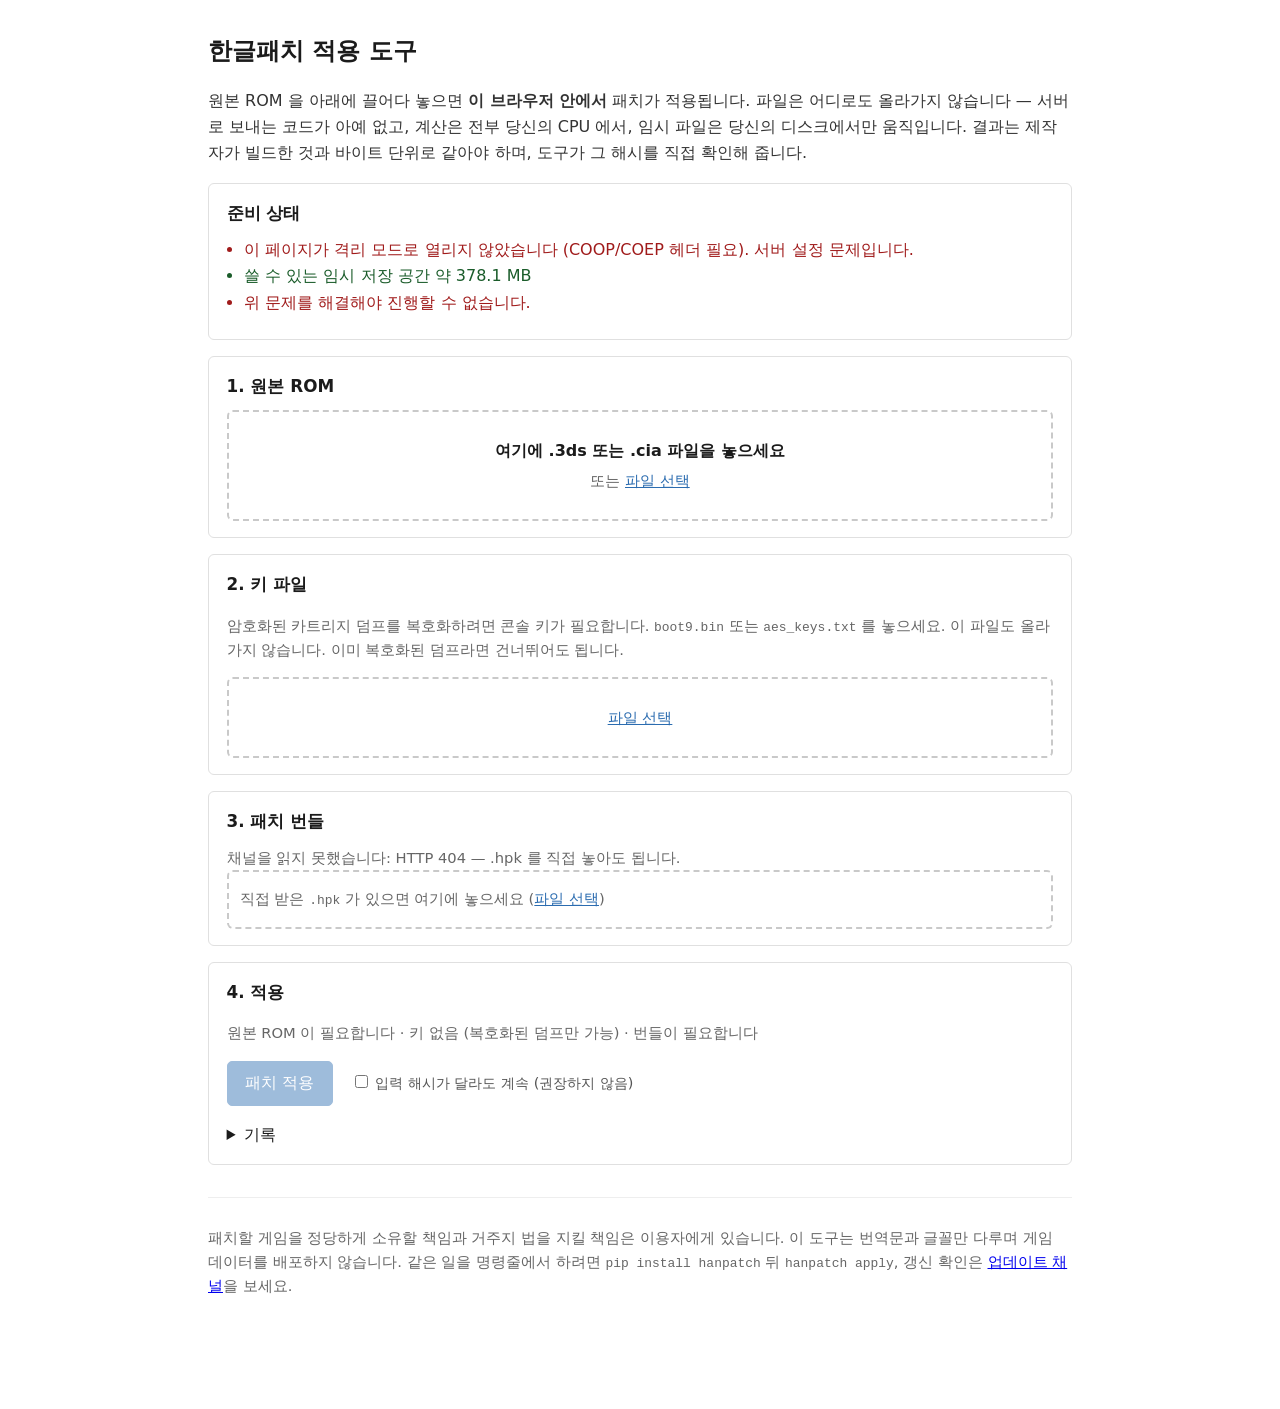
==== web/apply/index.html @ c0bfe317 "web: drop a ROM on a page and get the patched ROM, locally The people this project is for do not hav" ====
<!doctype html>
<html lang="ko">
<head>
<meta charset="utf-8">
<meta name="viewport" content="width=device-width, initial-scale=1">
<meta name="robots" content="noindex, nofollow">
<title>한글패치 적용 도구 — 브라우저에서, 로컬에서</title>
<link rel="stylesheet" href="style.css">
</head>
<body>
<h1>한글패치 적용 도구</h1>
<p class="lede">원본 ROM 을 아래에 끌어다 놓으면 <strong>이 브라우저 안에서</strong>
패치가 적용됩니다. 파일은 어디로도 올라가지 않습니다 — 서버로 보내는 코드가
아예 없고, 계산은 전부 당신의 CPU 에서, 임시 파일은 당신의 디스크에서만
움직입니다. 결과는 제작자가 빌드한 것과 바이트 단위로 같아야 하며, 도구가 그
해시를 직접 확인해 줍니다.</p>

<section id="requirements" class="box"></section>

<section class="box">
  <h2>1. 원본 ROM</h2>
  <div class="drop" id="drop-rom" tabindex="0">
    <p><strong>여기에 .3ds 또는 .cia 파일을 놓으세요</strong></p>
    <p class="muted">또는 <label class="link">파일 선택<input type="file"
       id="file-rom" accept=".3ds,.cci,.cia" hidden></label></p>
    <p class="picked" id="picked-rom"></p>
  </div>
</section>

<section class="box">
  <h2>2. 키 파일</h2>
  <p class="muted">암호화된 카트리지 덤프를 복호화하려면 콘솔 키가 필요합니다.
  <code>boot9.bin</code> 또는 <code>aes_keys.txt</code> 를 놓으세요. 이 파일도
  올라가지 않습니다. 이미 복호화된 덤프라면 건너뛰어도 됩니다.</p>
  <div class="drop" id="drop-keys" tabindex="0">
    <p class="muted"><label class="link">파일 선택<input type="file"
       id="file-keys" multiple hidden></label></p>
    <p class="picked" id="picked-keys"></p>
  </div>
</section>

<section class="box">
  <h2>3. 패치 번들</h2>
  <div id="bundle-list" class="muted">채널을 읽는 중…</div>
  <div class="drop small" id="drop-bundle" tabindex="0">
    <p class="muted">직접 받은 <code>.hpk</code> 가 있으면 여기에 놓으세요
    (<label class="link">파일 선택<input type="file" id="file-bundle"
     accept=".hpk" hidden></label>)</p>
    <p class="picked" id="picked-bundle"></p>
  </div>
</section>

<section class="box">
  <h2>4. 적용</h2>
  <p id="plan" class="muted">위의 1·3 이 채워지면 시작할 수 있습니다.</p>
  <p>
    <button id="start" disabled>패치 적용</button>
    <label class="inline"><input type="checkbox" id="force">
      입력 해시가 달라도 계속 (권장하지 않음)</label>
  </p>
  <div id="progress" hidden>
    <div class="bar"><div id="bar-fill"></div></div>
    <p id="phase" class="muted"></p>
  </div>
  <div id="result" hidden></div>
  <details id="log-box"><summary>기록</summary><pre id="log"></pre></details>
</section>

<footer>
  <p class="muted">패치할 게임을 정당하게 소유할 책임과 거주지 법을 지킬 책임은
  이용자에게 있습니다. 이 도구는 번역문과 글꼴만 다루며 게임 데이터를 배포하지
  않습니다. 같은 일을 명령줄에서 하려면
  <code>pip install hanpatch</code> 뒤 <code>hanpatch apply</code>,
  갱신 확인은 <a href="../hpk/">업데이트 채널</a>을 보세요.</p>
</footer>
<script type="module" src="app.js"></script>
</body>
</html>
---- web/apply/style.css ----
/* 브라우저 패처의 겉모습. 장식보다 상태가 먼저 보이도록. */
:root { color-scheme: light dark; }
body {
  max-width: 54rem;
  margin: 2rem auto;
  padding: 0 1rem 4rem;
  font: 16px/1.65 system-ui, "Noto Sans KR", sans-serif;
  color: #1b1b1b;
  background: #fff;
}
h1 { font-size: 1.5rem; margin-bottom: .4rem; }
h2 { font-size: 1.05rem; margin: 0 0 .6rem; }
h3 { font-size: 1.05rem; margin: 0 0 .6rem; }
.lede { color: #333; }
.muted { color: #666; font-size: .92em; }
.mono { font-family: ui-monospace, Menlo, Consolas, monospace; font-size: .86em;
        word-break: break-all; }
code { font-family: ui-monospace, Menlo, Consolas, monospace; font-size: .88em; }
.box {
  border: 1px solid #e0e0e0;
  border-radius: 6px;
  padding: 1rem 1.1rem;
  margin: 1rem 0;
}
.drop {
  border: 2px dashed #c9c9c9;
  border-radius: 6px;
  padding: 1.4rem 1rem;
  text-align: center;
  transition: background .12s, border-color .12s;
}
.drop.small { padding: .7rem; text-align: left; }
.drop.over { border-color: #2b6cb0; background: #eef5fc; }
.drop p { margin: .25rem 0; }
.picked { color: #1a5c2a; font-weight: 600; }
.link { color: #2b6cb0; text-decoration: underline; cursor: pointer; }
.choice {
  display: flex;
  gap: .6rem;
  align-items: flex-start;
  padding: .5rem .6rem;
  border: 1px solid #e6e6e6;
  border-radius: 5px;
  margin-bottom: .4rem;
  cursor: pointer;
}
.choice.sel { border-color: #2b6cb0; background: #f3f8fd; }
button {
  font: inherit;
  padding: .5rem 1.1rem;
  border: 1px solid #2b6cb0;
  background: #2b6cb0;
  color: #fff;
  border-radius: 5px;
  cursor: pointer;
}
button[disabled] { opacity: .45; cursor: not-allowed; }
button.plain { background: #fff; color: #2b6cb0; }
.inline { margin-left: .8rem; font-size: .9em; color: #555; }
.bar { height: 8px; background: #eee; border-radius: 4px; overflow: hidden; }
#bar-fill { height: 100%; width: 0; background: #2b6cb0; transition: width .4s; }
table { border-collapse: collapse; margin: .5rem 0; width: 100%; }
th, td { text-align: left; padding: .3rem .6rem; border-bottom: 1px solid #eee;
         vertical-align: top; }
th { width: 8rem; color: #555; font-weight: 600; }
ul { margin: .4rem 0; padding-left: 1.1rem; }
li.ok { color: #1a5c2a; }
li.bad { color: #a01b1b; }
.bad { color: #a01b1b; }
pre {
  background: #f6f6f6;
  padding: .7rem;
  border-radius: 5px;
  max-height: 22rem;
  overflow: auto;
  font-size: .82em;
  white-space: pre-wrap;
}
footer { margin-top: 2rem; border-top: 1px solid #eee; padding-top: .8rem; }
@media (prefers-color-scheme: dark) {
  body { background: #17181a; color: #e6e6e6; }
  .box { border-color: #333; }
  .drop { border-color: #444; }
  .drop.over { background: #1d2733; border-color: #5b9bd5; }
  .choice { border-color: #333; }
  .choice.sel { background: #1d2733; border-color: #5b9bd5; }
  pre { background: #1f2124; }
  .muted, th { color: #a5a5a5; }
  .lede { color: #d5d5d5; }
  li.ok { color: #7ddc9a; }
  li.bad, .bad { color: #ff9c9c; }
  button.plain { background: #17181a; color: #7fb2e5; }
  .bar { background: #2a2c30; }
}
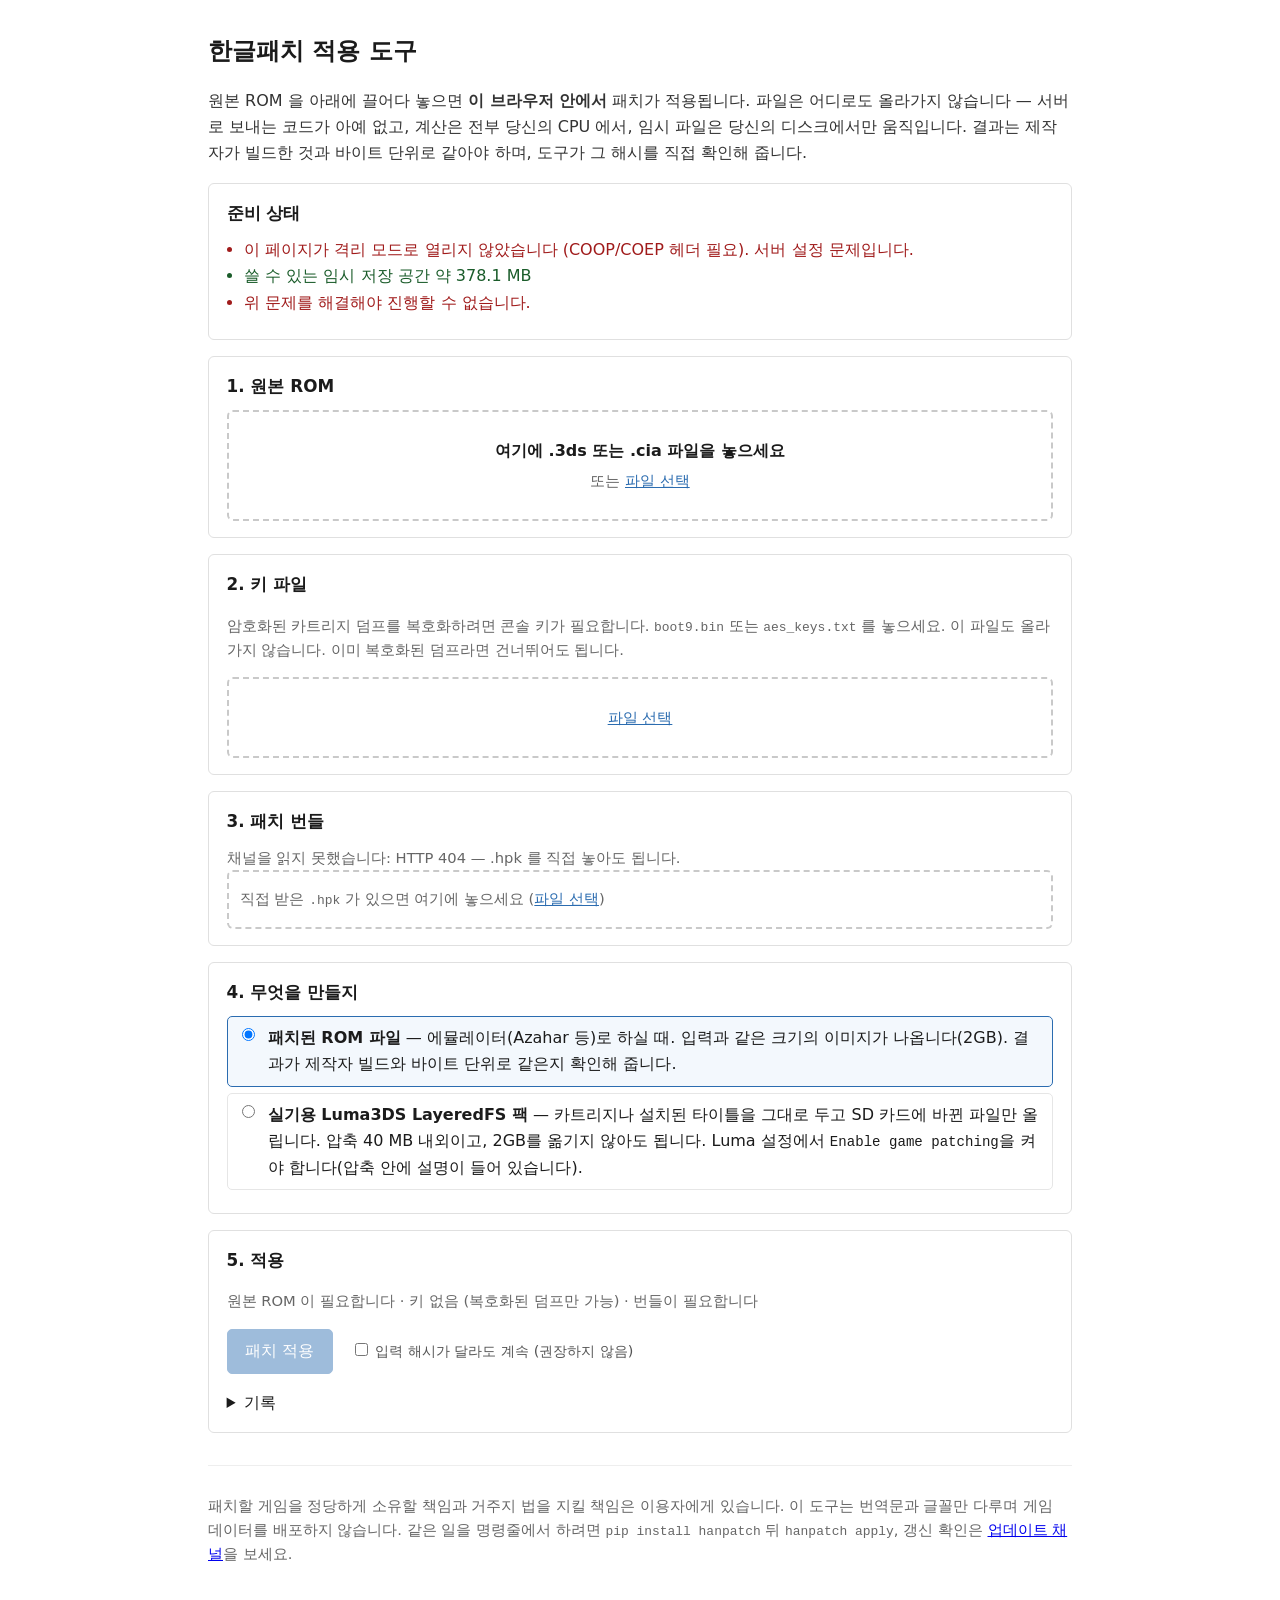
==== commit 8731a1ca: "luma: reach the console people actually own, and stop poisoning their cache Two failures, one cause " ====
--- a/web/apply/index.html
+++ b/web/apply/index.html
@@ -51,7 +51,24 @@
 </section>
 
 <section class="box">
-  <h2>4. 적용</h2>
+  <h2>4. 무엇을 만들지</h2>
+  <label class="choice sel" id="mode-rom-label">
+    <input type="radio" name="mode" id="mode-rom" checked>
+    <span><strong>패치된 ROM 파일</strong> — 에뮬레이터(Azahar 등)로 하실 때.
+    입력과 같은 크기의 이미지가 나옵니다(2GB). 결과가 제작자 빌드와 바이트 단위로
+    같은지 확인해 줍니다.</span>
+  </label>
+  <label class="choice" id="mode-luma-label">
+    <input type="radio" name="mode" id="mode-luma">
+    <span><strong>실기용 Luma3DS LayeredFS 팩</strong> — 카트리지나 설치된
+    타이틀을 그대로 두고 SD 카드에 바뀐 파일만 올립니다. 압축 40 MB 내외이고,
+    2GB를 옮기지 않아도 됩니다. Luma 설정에서 <code>Enable game patching</code>을
+    켜야 합니다(압축 안에 설명이 들어 있습니다).</span>
+  </label>
+</section>
+
+<section class="box">
+  <h2>5. 적용</h2>
   <p id="plan" class="muted">위의 1·3 이 채워지면 시작할 수 있습니다.</p>
   <p>
     <button id="start" disabled>패치 적용</button>
